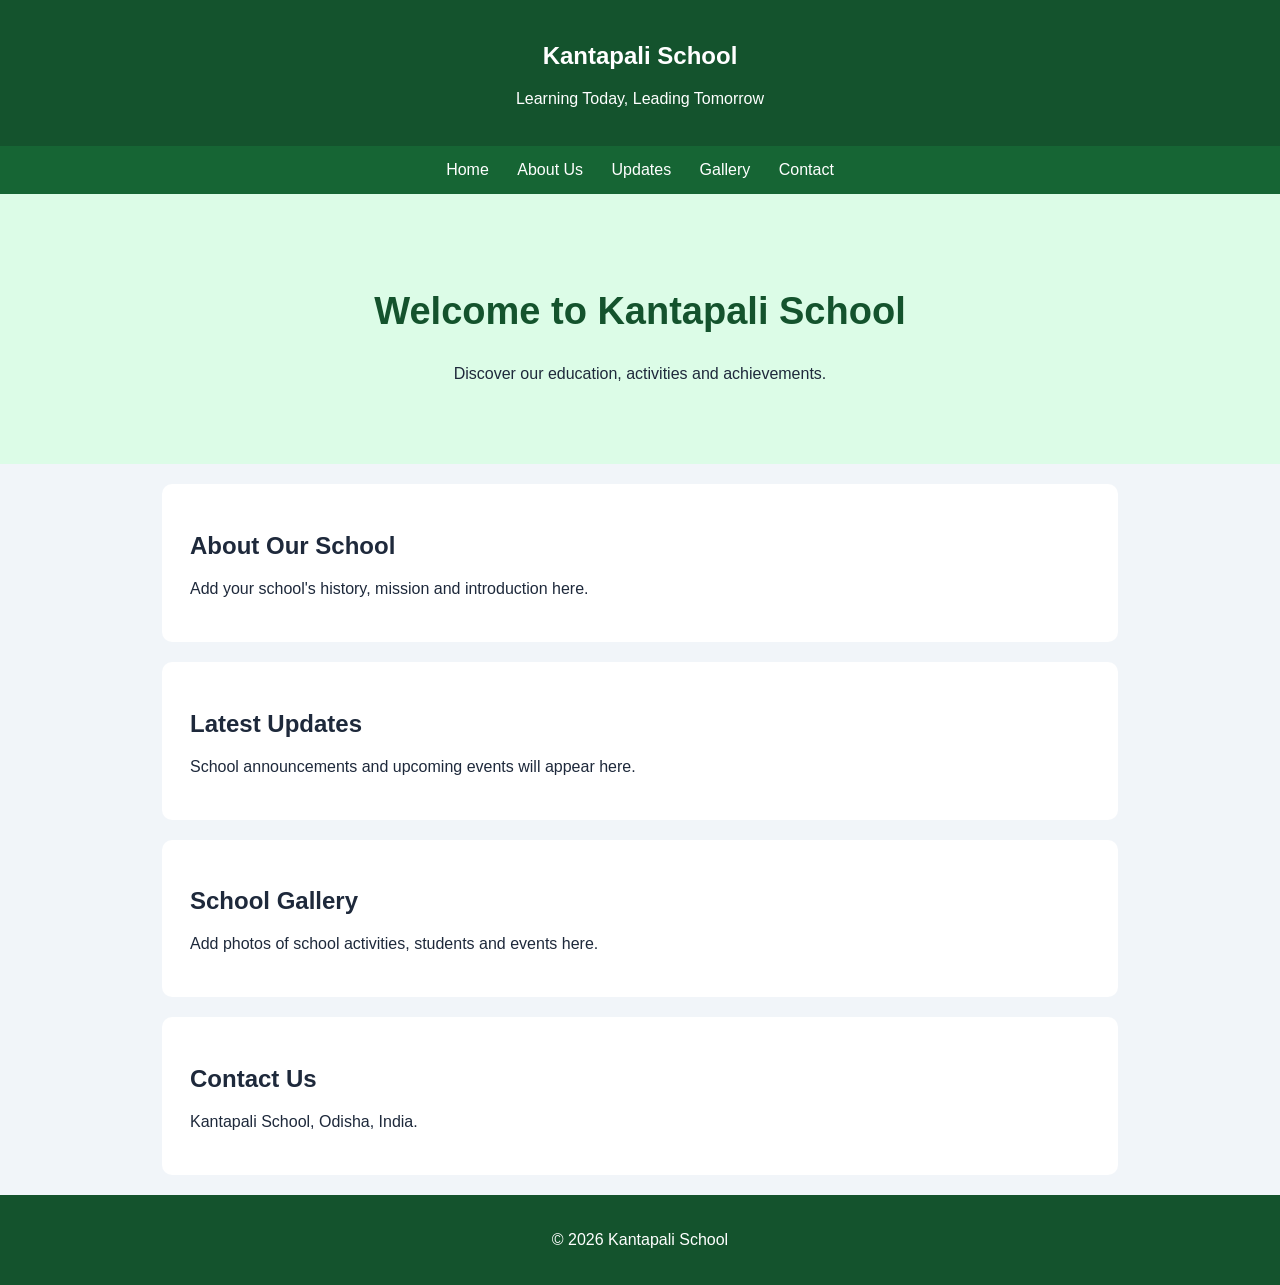
==== index.html @ 68351825 "idex page" ====
<!DOCTYPE html>
<html lang="en">
<head>
  <meta charset="UTF-8">
  <meta name="viewport" content="width=device-width, initial-scale=1.0">
  <title>Kantapali School</title>
  <style>
    body {
      margin: 0;
      font-family: Arial, sans-serif;
      color: #1e293b;
      background: #f1f5f9;
    }
    header {
      background: #14532d;
      color: white;
      padding: 22px;
      text-align: center;
    }
    nav {
      background: #166534;
      padding: 15px;
      text-align: center;
    }
    nav a {
      color: white;
      text-decoration: none;
      margin: 12px;
    }
    .hero {
      padding: 65px 20px;
      text-align: center;
      background: #dcfce7;
    }
    .hero h1 { color: #14532d; font-size: 38px; }
    .section {
      background: white;
      padding: 28px;
      margin: 20px auto;
      max-width: 900px;
      border-radius: 10px;
    }
    footer {
      text-align: center;
      padding: 20px;
      background: #14532d;
      color: white;
    }
  </style>
</head>
<body>
  <header>
    <h2>Kantapali School</h2>
    <p>Learning Today, Leading Tomorrow</p>
  </header>

  <nav>
    <a href="#home">Home</a>
    <a href="#about">About Us</a>
    <a href="#updates">Updates</a>
    <a href="#gallery">Gallery</a>
    <a href="#contact">Contact</a>
  </nav>

  <section class="hero" id="home">
    <h1>Welcome to Kantapali School</h1>
    <p>Discover our education, activities and achievements.</p>
  </section>

  <section class="section" id="about">
    <h2>About Our School</h2>
    <p>Add your school's history, mission and introduction here.</p>
  </section>

  <section class="section" id="updates">
    <h2>Latest Updates</h2>
    <p>School announcements and upcoming events will appear here.</p>
  </section>

  <section class="section" id="gallery">
    <h2>School Gallery</h2>
    <p>Add photos of school activities, students and events here.</p>
  </section>

  <section class="section" id="contact">
    <h2>Contact Us</h2>
    <p>Kantapali School, Odisha, India.</p>
  </section>

  <footer>
    <p>© 2026 Kantapali School</p>
  </footer>
</body>
</html>
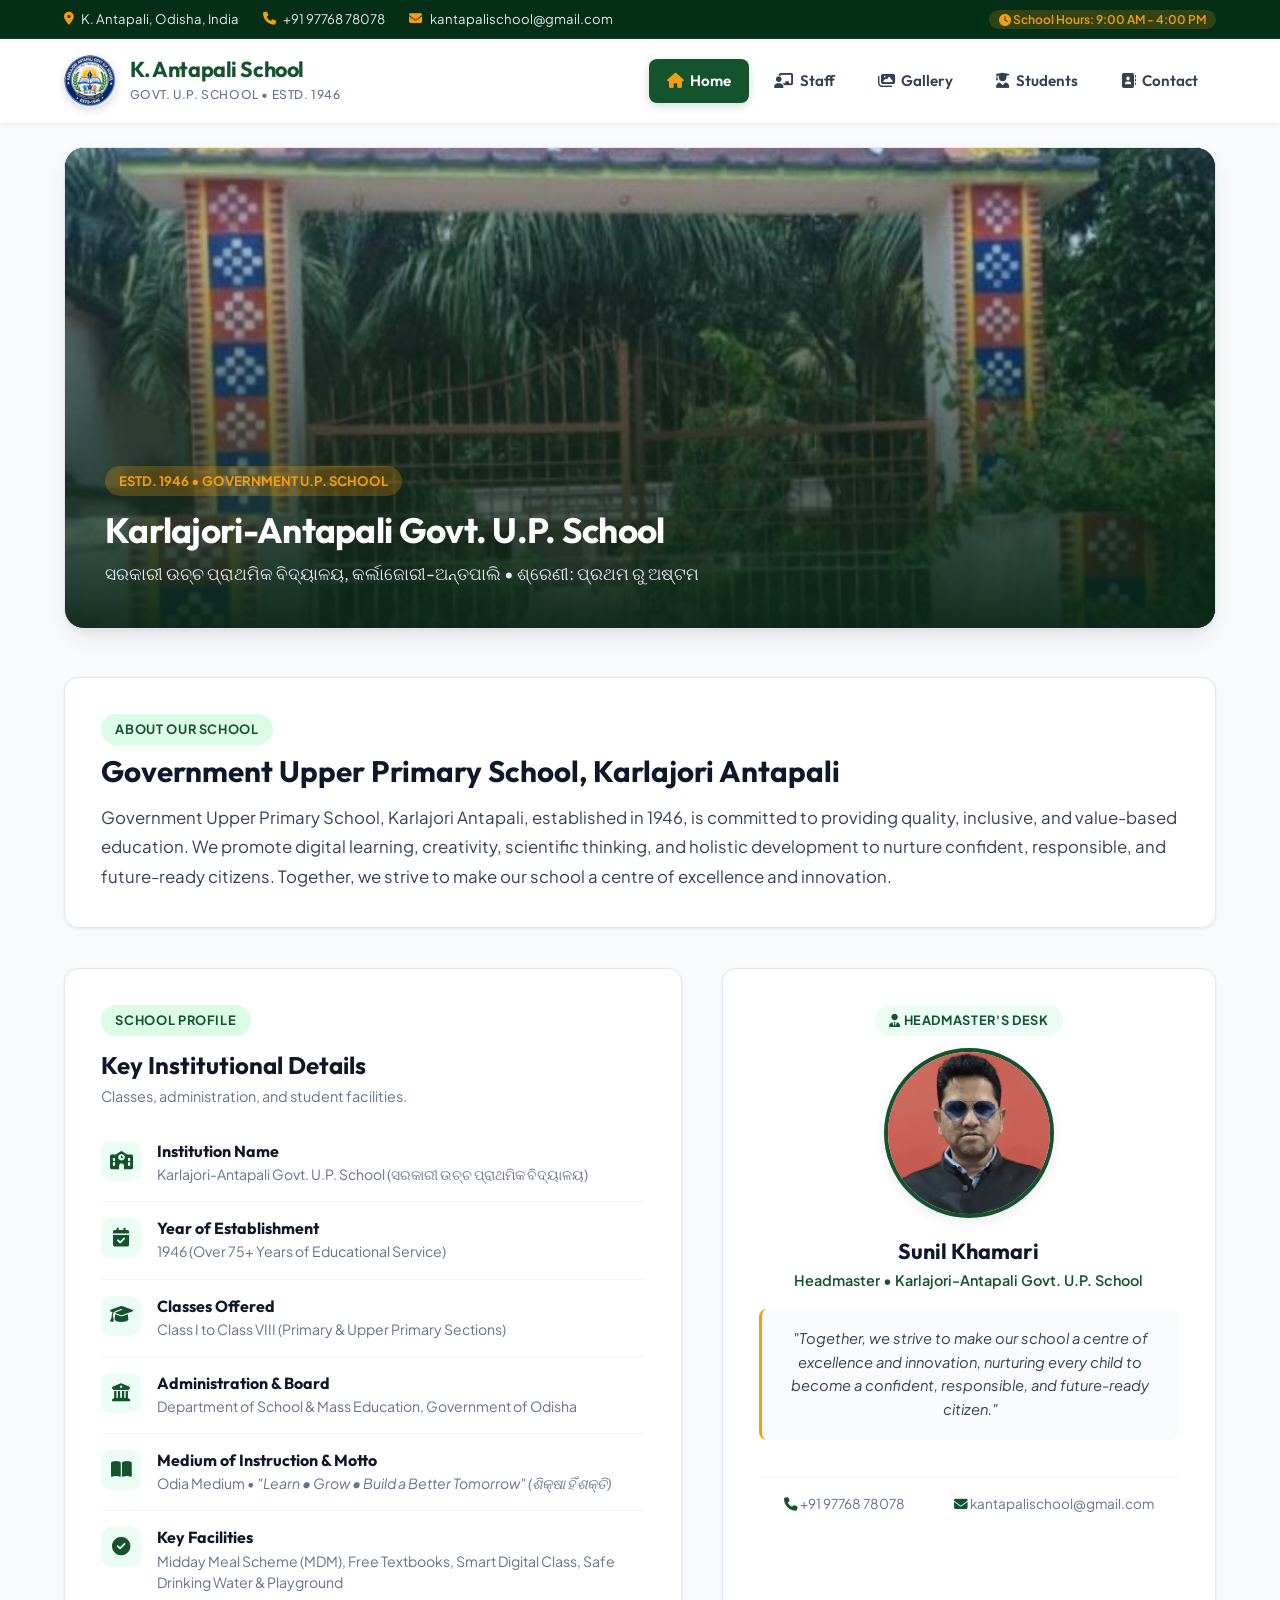
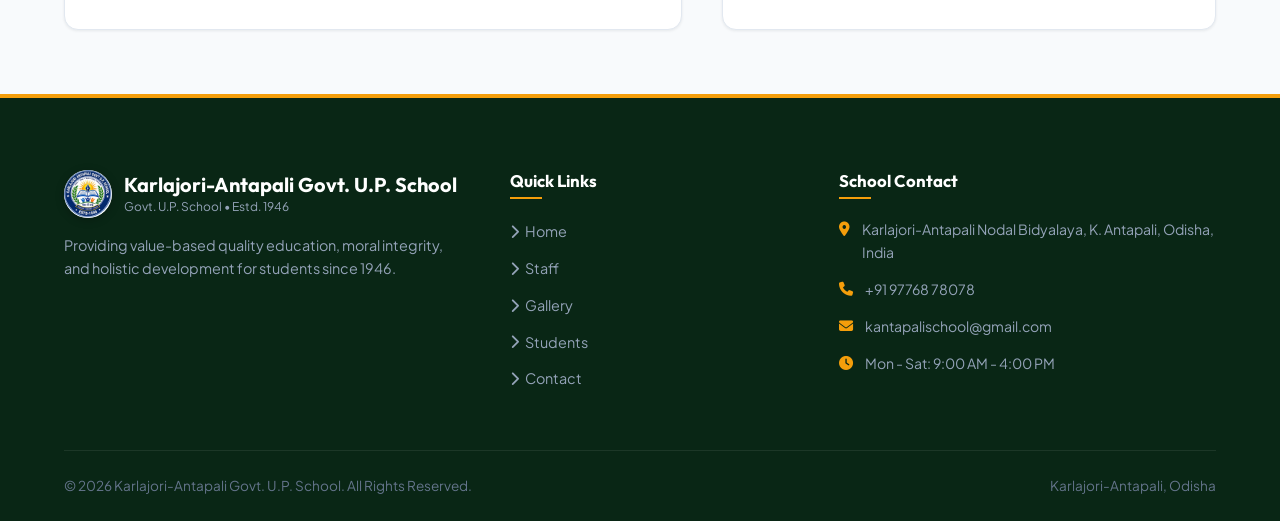
==== commit 039c97c1: "all files updated" ====
--- a/index.html
+++ b/index.html
@@ -1,95 +1,235 @@
-
 <!DOCTYPE html>
 <html lang="en">
 <head>
   <meta charset="UTF-8">
   <meta name="viewport" content="width=device-width, initial-scale=1.0">
-  <title>Kantapali School</title>
-  <style>
-    body {
-      margin: 0;
-      font-family: Arial, sans-serif;
-      color: #1e293b;
-      background: #f1f5f9;
-    }
-    header {
-      background: #14532d;
-      color: white;
-      padding: 22px;
-      text-align: center;
-    }
-    nav {
-      background: #166534;
-      padding: 15px;
-      text-align: center;
-    }
-    nav a {
-      color: white;
-      text-decoration: none;
-      margin: 12px;
-    }
-    .hero {
-      padding: 65px 20px;
-      text-align: center;
-      background: #dcfce7;
-    }
-    .hero h1 { color: #14532d; font-size: 38px; }
-    .section {
-      background: white;
-      padding: 28px;
-      margin: 20px auto;
-      max-width: 900px;
-      border-radius: 10px;
-    }
-    footer {
-      text-align: center;
-      padding: 20px;
-      background: #14532d;
-      color: white;
-    }
-  </style>
+  <title>Karlajori-Antapali Govt. U.P. School | Home</title>
+  <meta name="description" content="Official website of Karlajori-Antapali Govt. U.P. School, Odisha. Established in 1946.">
+  <link rel="icon" type="image/png" href="favicon.png">
+  
+  <!-- Font Awesome Icons -->
+  <link rel="stylesheet" href="https://cdnjs.cloudflare.com/ajax/libs/font-awesome/6.5.1/css/all.min.css">
+  
+  <!-- Custom Stylesheet -->
+  <link rel="stylesheet" href="css/style.css">
 </head>
 <body>
-  <header>
-    <h2>Kantapali School</h2>
-    <p>Learning Today, Leading Tomorrow</p>
+
+  <!-- Top Bar -->
+  <div class="top-bar">
+    <div class="container top-bar-content">
+      <div class="top-info">
+        <span class="top-info-item"><i class="fa-solid fa-location-dot"></i> K. Antapali, Odisha, India</span>
+        <span class="top-info-item"><i class="fa-solid fa-phone"></i> <a href="tel:9776878078">+91 97768 78078</a></span>
+        <span class="top-info-item"><i class="fa-solid fa-envelope"></i> <a href="mailto:kantapalischool@gmail.com">kantapalischool@gmail.com</a></span>
+      </div>
+      <div>
+        <span class="top-badge"><i class="fa-solid fa-clock"></i> School Hours: 9:00 AM - 4:00 PM</span>
+      </div>
+    </div>
+  </div>
+
+  <!-- Header & Navigation -->
+  <header class="main-header">
+    <div class="container">
+      <nav class="navbar">
+        <a href="index.html" class="brand" aria-label="Karlajori-Antapali Govt U.P. School Home">
+          <img src="images/logo.png" alt="Karlajori-Antapali Govt U.P. School Logo" class="brand-logo">
+          <div class="brand-text">
+            <h1>K. Antapali School</h1>
+            <p>Govt. U.P. School &bull; Estd. 1946</p>
+          </div>
+        </a>
+
+        <!-- Hamburger Button for Mobile -->
+        <button class="mobile-toggle" aria-label="Toggle navigation menu" aria-expanded="false">
+          <i class="fa-solid fa-bars"></i>
+        </button>
+
+        <!-- Main Menu -->
+        <ul class="nav-menu">
+          <li><a href="index.html" class="nav-link active"><i class="fa-solid fa-house"></i> Home</a></li>
+          <li><a href="staff.html" class="nav-link"><i class="fa-solid fa-chalkboard-user"></i> Staff</a></li>
+          <li><a href="gallery.html" class="nav-link"><i class="fa-solid fa-images"></i> Gallery</a></li>
+          <li><a href="students.html" class="nav-link"><i class="fa-solid fa-user-graduate"></i> Students</a></li>
+          <li><a href="contact.html" class="nav-link"><i class="fa-solid fa-address-book"></i> Contact</a></li>
+        </ul>
+      </nav>
+    </div>
   </header>
 
-  <nav>
-    <a href="#home">Home</a>
-    <a href="#about">About Us</a>
-    <a href="#updates">Updates</a>
-    <a href="#gallery">Gallery</a>
-    <a href="#contact">Contact</a>
-  </nav>
-
-  <section class="hero" id="home">
-    <h1>Welcome to Kantapali School</h1>
-    <p>Discover our education, activities and achievements.</p>
-  </section>
-
-  <section class="section" id="about">
-    <h2>About Our School</h2>
-    <p>Add your school's history, mission and introduction here.</p>
-  </section>
-
-  <section class="section" id="updates">
-    <h2>Latest Updates</h2>
-    <p>School announcements and upcoming events will appear here.</p>
-  </section>
-
-  <section class="section" id="gallery">
-    <h2>School Gallery</h2>
-    <p>Add photos of school activities, students and events here.</p>
-  </section>
-
-  <section class="section" id="contact">
-    <h2>Contact Us</h2>
-    <p>Kantapali School, Odisha, India.</p>
-  </section>
-
-  <footer>
-    <p>© 2026 Kantapali School</p>
+  <!-- Main Content -->
+  <main class="container">
+
+    <!-- School Banner Image -->
+    <div class="school-banner-wrap">
+      <img src="images/school-gate.jpg" alt="Karlajori-Antapali Govt. U.P. School Entrance" class="school-banner-img">
+      <div class="school-banner-overlay">
+        <span style="background: rgba(245, 158, 11, 0.25); color: var(--accent); padding: 4px 14px; border-radius: 9999px; font-size: 0.82rem; font-weight: 700; text-transform: uppercase; display: inline-block; width: fit-content; margin-bottom: 0.75rem;">
+          Estd. 1946 &bull; Government U.P. School
+        </span>
+        <h2 class="school-banner-title">Karlajori-Antapali Govt. U.P. School</h2>
+        <p class="school-banner-subtitle">
+          ସରକାରୀ ଉଚ୍ଚ ପ୍ରାଥମିକ ବିଦ୍ୟାଳୟ, କର୍ଲାଜୋରୀ-ଅନ୍ତପାଲି &bull; ଶ୍ରେଣୀ: ପ୍ରଥମ ରୁ ଅଷ୍ଟମ
+        </p>
+      </div>
+    </div>
+
+    <!-- About School Overview Section (Outside the Grid) -->
+    <div class="home-about-intro">
+      <span class="section-tag" style="width: fit-content; margin-bottom: 0.5rem;">About Our School</span>
+      <h2 style="font-size: 1.85rem; color: var(--dark); margin-bottom: 0.85rem;">Government Upper Primary School, Karlajori Antapali</h2>
+      <p style="color: var(--text-main); font-size: 1.05rem; line-height: 1.75; margin: 0;">
+        Government Upper Primary School, Karlajori Antapali, established in 1946, is committed to providing quality, inclusive, and value-based education. We promote digital learning, creativity, scientific thinking, and holistic development to nurture confident, responsible, and future-ready citizens. Together, we strive to make our school a centre of excellence and innovation.
+      </p>
+    </div>
+
+    <!-- Two-Column Section: School Overview (Listing) + Headmaster (HM) -->
+    <div class="home-main-grid">
+
+      <!-- Left Column: School Information Listing -->
+      <div class="school-info-card">
+        <span class="section-tag" style="width: fit-content;">School Profile</span>
+        <h3 style="font-size: 1.5rem; color: var(--dark); margin-bottom: 0.35rem;">Key Institutional Details</h3>
+        <p style="color: var(--text-muted); font-size: 0.9rem; margin-bottom: 0.5rem;">
+          Classes, administration, and student facilities.
+        </p>
+
+        <ul class="info-list">
+          <li class="info-list-item">
+            <div class="info-list-icon"><i class="fa-solid fa-school"></i></div>
+            <div class="info-list-text">
+              <h4>Institution Name</h4>
+              <p>Karlajori-Antapali Govt. U.P. School (ସରକାରୀ ଉଚ୍ଚ ପ୍ରାଥମିକ ବିଦ୍ୟାଳୟ)</p>
+            </div>
+          </li>
+
+          <li class="info-list-item">
+            <div class="info-list-icon"><i class="fa-solid fa-calendar-check"></i></div>
+            <div class="info-list-text">
+              <h4>Year of Establishment</h4>
+              <p>1946 (Over 75+ Years of Educational Service)</p>
+            </div>
+          </li>
+
+          <li class="info-list-item">
+            <div class="info-list-icon"><i class="fa-solid fa-graduation-cap"></i></div>
+            <div class="info-list-text">
+              <h4>Classes Offered</h4>
+              <p>Class I to Class VIII (Primary & Upper Primary Sections)</p>
+            </div>
+          </li>
+
+          <li class="info-list-item">
+            <div class="info-list-icon"><i class="fa-solid fa-building-columns"></i></div>
+            <div class="info-list-text">
+              <h4>Administration & Board</h4>
+              <p>Department of School & Mass Education, Government of Odisha</p>
+            </div>
+          </li>
+
+          <li class="info-list-item">
+            <div class="info-list-icon"><i class="fa-solid fa-book-open"></i></div>
+            <div class="info-list-text">
+              <h4>Medium of Instruction & Motto</h4>
+              <p>Odia Medium &bull; <em>"Learn &bull; Grow &bull; Build a Better Tomorrow" (ଶିକ୍ଷା ହିଁ ଶକ୍ତି)</em></p>
+            </div>
+          </li>
+
+          <li class="info-list-item">
+            <div class="info-list-icon"><i class="fa-solid fa-circle-check"></i></div>
+            <div class="info-list-text">
+              <h4>Key Facilities</h4>
+              <p>Midday Meal Scheme (MDM), Free Textbooks, Smart Digital Class, Safe Drinking Water & Playground</p>
+            </div>
+          </li>
+        </ul>
+      </div>
+
+      <!-- Right Column: Headmaster (HM) Photo & Details -->
+      <div class="hm-card">
+        <span class="hm-badge"><i class="fa-solid fa-user-tie"></i> Headmaster's Desk</span>
+        
+        <div class="hm-photo-wrap">
+          <img src="images/hm.jpg" alt="Headmaster Sunil Khamari" class="hm-photo-img">
+        </div>
+
+        <h3 class="hm-name">Sunil Khamari</h3>
+        <p class="hm-designation">Headmaster &bull; Karlajori-Antapali Govt. U.P. School</p>
+
+        <div class="hm-quote">
+          "Together, we strive to make our school a centre of excellence and innovation, nurturing every child to become a confident, responsible, and future-ready citizen."
+        </div>
+
+        <div style="margin-top: 1rem; width: 100%; border-top: 1px solid var(--border-subtle); padding-top: 1rem; display: flex; justify-content: space-around; font-size: 0.85rem; color: var(--text-muted);">
+          <span><i class="fa-solid fa-phone" style="color: var(--primary);"></i> +91 97768 78078</span>
+          <span><i class="fa-solid fa-envelope" style="color: var(--primary);"></i> kantapalischool@gmail.com</span>
+        </div>
+      </div>
+
+    </div>
+
+  </main>
+
+  <!-- Footer -->
+  <footer class="main-footer">
+    <div class="container">
+      <div class="footer-grid">
+        <div class="footer-brand">
+          <div style="display: flex; align-items: center; gap: 0.75rem; margin-bottom: 1rem;">
+            <img src="images/logo.png" alt="Karlajori-Antapali Govt U.P. School Logo" class="footer-logo">
+            <div>
+              <h3 style="margin: 0; font-size: 1.25rem;">Karlajori-Antapali Govt. U.P. School</h3>
+              <p style="margin: 0; font-size: 0.75rem; color: #94a3b8;">Govt. U.P. School &bull; Estd. 1946</p>
+            </div>
+          </div>
+          <p>
+            Providing value-based quality education, moral integrity, and holistic development for students since 1946.
+          </p>
+        </div>
+
+        <div>
+          <h4 class="footer-links-title">Quick Links</h4>
+          <ul class="footer-links">
+            <li><a href="index.html"><i class="fa-solid fa-chevron-right"></i> Home</a></li>
+            <li><a href="staff.html"><i class="fa-solid fa-chevron-right"></i> Staff</a></li>
+            <li><a href="gallery.html"><i class="fa-solid fa-chevron-right"></i> Gallery</a></li>
+            <li><a href="students.html"><i class="fa-solid fa-chevron-right"></i> Students</a></li>
+            <li><a href="contact.html"><i class="fa-solid fa-chevron-right"></i> Contact</a></li>
+          </ul>
+        </div>
+
+        <div>
+          <h4 class="footer-links-title">School Contact</h4>
+          <div class="footer-contact-item">
+            <i class="fa-solid fa-location-dot"></i>
+            <span>Karlajori-Antapali Nodal Bidyalaya, K. Antapali, Odisha, India</span>
+          </div>
+          <div class="footer-contact-item">
+            <i class="fa-solid fa-phone"></i>
+            <span><a href="tel:9776878078">+91 97768 78078</a></span>
+          </div>
+          <div class="footer-contact-item">
+            <i class="fa-solid fa-envelope"></i>
+            <span><a href="mailto:kantapalischool@gmail.com">kantapalischool@gmail.com</a></span>
+          </div>
+          <div class="footer-contact-item">
+            <i class="fa-solid fa-clock"></i>
+            <span>Mon - Sat: 9:00 AM - 4:00 PM</span>
+          </div>
+        </div>
+      </div>
+
+      <div class="footer-bottom">
+        <div class="footer-bottom-flex">
+          <p>&copy; 2026 Karlajori-Antapali Govt. U.P. School. All Rights Reserved.</p>
+          <p>Karlajori-Antapali, Odisha</p>
+        </div>
+      </div>
+    </div>
   </footer>
+
+  <!-- Main JavaScript File -->
+  <script src="js/main.js"></script>
 </body>
 </html>
--- a/css/style.css
+++ b/css/style.css
@@ -0,0 +1,1589 @@
+/* ===================================================================
+   Karlajori-Antapali Govt. U.P. School Stylesheet
+   =================================================================== */
+
+@import url('https://fonts.googleapis.com/css2?family=Outfit:wght@300;400;500;600;700;800&family=Plus+Jakarta+Sans:wght@400;500;600;700&display=swap');
+
+:root {
+  /* Brand Palette */
+  --primary: #14532d;         /* Deep Forest Green */
+  --primary-light: #166534;   /* Leaf Green */
+  --primary-dark: #052e16;    /* Dark Forest */
+  --accent: #f59e0b;          /* Vibrant Amber / Gold */
+  --accent-hover: #d97706;    /* Rich Gold */
+  --accent-soft: #fef3c7;     /* Soft Gold Tint */
+  
+  /* Neutral Palette */
+  --dark: #0f172a;            /* Slate 900 */
+  --text-main: #334155;       /* Slate 700 */
+  --text-muted: #64748b;      /* Slate 500 */
+  --bg-page: #f8fafc;         /* Slate 50 */
+  --bg-card: #ffffff;         /* Pure White */
+  --border-light: #e2e8f0;    /* Slate 200 */
+  --border-subtle: #f1f5f9;   /* Slate 100 */
+
+  /* House Colors */
+  --house-mahanadi: #0284c7;
+  --house-brahmani: #16a34a;
+  --house-baitarani: #ea580c;
+  --house-rushikulya: #9333ea;
+
+  /* Typography */
+  --font-heading: 'Outfit', sans-serif;
+  --font-body: 'Plus Jakarta Sans', sans-serif;
+
+  /* Elevations */
+  --shadow-sm: 0 1px 3px rgba(15, 23, 42, 0.08);
+  --shadow-md: 0 4px 12px rgba(15, 23, 42, 0.08);
+  --shadow-lg: 0 10px 25px -5px rgba(15, 23, 42, 0.1), 0 8px 10px -6px rgba(15, 23, 42, 0.06);
+  --shadow-glow: 0 0 25px rgba(20, 83, 45, 0.2);
+
+  /* Layout & Transitions */
+  --radius-sm: 8px;
+  --radius-md: 14px;
+  --radius-lg: 20px;
+  --transition: all 0.25s cubic-bezier(0.4, 0, 0.2, 1);
+  --container-max: 1200px;
+}
+
+/* Reset & Base Setup */
+*, *::before, *::after {
+  box-sizing: border-box;
+  margin: 0;
+  padding: 0;
+}
+
+html {
+  scroll-behavior: smooth;
+  font-size: 16px;
+}
+
+body {
+  font-family: var(--font-body);
+  background-color: var(--bg-page);
+  color: var(--text-main);
+  line-height: 1.65;
+  display: flex;
+  flex-direction: column;
+  min-height: 100vh;
+  -webkit-font-smoothing: antialiased;
+}
+
+h1, h2, h3, h4, h5, h6 {
+  font-family: var(--font-heading);
+  color: var(--dark);
+  font-weight: 700;
+  line-height: 1.25;
+}
+
+a {
+  color: inherit;
+  text-decoration: none;
+  transition: var(--transition);
+}
+
+img {
+  max-width: 100%;
+  height: auto;
+  display: block;
+}
+
+/* Utility Container */
+.container {
+  width: 100%;
+  max-width: var(--container-max);
+  margin-left: auto;
+  margin-right: auto;
+  padding-left: 1.5rem;
+  padding-right: 1.5rem;
+}
+
+/* -------------------------------------------------------------
+   TOP BAR
+   ------------------------------------------------------------- */
+.top-bar {
+  background-color: var(--primary-dark);
+  color: #e2e8f0;
+  font-size: 0.82rem;
+  padding: 0.5rem 0;
+  border-bottom: 1px solid rgba(255, 255, 255, 0.08);
+}
+
+.top-bar-content {
+  display: flex;
+  justify-content: space-between;
+  align-items: center;
+  flex-wrap: wrap;
+  gap: 0.75rem;
+}
+
+.top-info {
+  display: flex;
+  gap: 1.5rem;
+  align-items: center;
+  flex-wrap: wrap;
+}
+
+.top-info-item {
+  display: inline-flex;
+  align-items: center;
+  gap: 0.45rem;
+}
+
+.top-info-item i {
+  color: var(--accent);
+}
+
+.top-badge {
+  background: rgba(245, 158, 11, 0.18);
+  color: var(--accent);
+  padding: 2px 10px;
+  border-radius: 9999px;
+  font-weight: 600;
+  font-size: 0.75rem;
+}
+
+/* -------------------------------------------------------------
+   MAIN HEADER & NAVIGATION
+   ------------------------------------------------------------- */
+.main-header {
+  background: #ffffff;
+  position: sticky;
+  top: 0;
+  z-index: 1000;
+  box-shadow: var(--shadow-sm);
+  transition: var(--transition);
+}
+
+.navbar {
+  display: flex;
+  align-items: center;
+  justify-content: space-between;
+  padding: 1rem 0;
+}
+
+.brand {
+  display: flex;
+  align-items: center;
+  gap: 0.85rem;
+  text-decoration: none;
+}
+
+.brand-logo {
+  width: 52px;
+  height: 52px;
+  border-radius: 50%;
+  object-fit: contain;
+  display: block;
+  box-shadow: 0 3px 10px rgba(0, 0, 0, 0.15);
+  transition: var(--transition);
+  background: #ffffff;
+}
+
+.brand:hover .brand-logo {
+  transform: rotate(-6deg) scale(1.08);
+}
+
+.footer-logo {
+  width: 48px;
+  height: 48px;
+  border-radius: 50%;
+  object-fit: contain;
+  display: block;
+  box-shadow: 0 2px 8px rgba(0, 0, 0, 0.25);
+  background: #ffffff;
+}
+
+.brand-text h1 {
+  font-size: 1.35rem;
+  letter-spacing: -0.02em;
+  color: var(--primary);
+  margin-bottom: 2px;
+}
+
+.brand-text p {
+  font-size: 0.75rem;
+  font-weight: 500;
+  color: var(--text-muted);
+  text-transform: uppercase;
+  letter-spacing: 0.05em;
+}
+
+/* Nav Menu */
+.nav-menu {
+  display: flex;
+  align-items: center;
+  list-style: none;
+  gap: 0.5rem;
+}
+
+.nav-link {
+  font-family: var(--font-heading);
+  font-weight: 600;
+  font-size: 0.95rem;
+  color: var(--text-main);
+  padding: 0.6rem 1.1rem;
+  border-radius: var(--radius-sm);
+  display: inline-flex;
+  align-items: center;
+  gap: 0.4rem;
+  transition: var(--transition);
+}
+
+.nav-link:hover {
+  color: var(--primary);
+  background-color: #f0fdf4;
+}
+
+.nav-link.active {
+  color: #ffffff;
+  background: var(--primary);
+  box-shadow: 0 3px 10px rgba(20, 83, 45, 0.2);
+}
+
+.nav-link.active i {
+  color: var(--accent);
+}
+
+.nav-cta {
+  margin-left: 0.5rem;
+}
+
+/* Mobile Toggle */
+.mobile-toggle {
+  display: none;
+  background: transparent;
+  border: none;
+  font-size: 1.4rem;
+  color: var(--dark);
+  cursor: pointer;
+  padding: 0.5rem;
+  border-radius: var(--radius-sm);
+}
+
+/* -------------------------------------------------------------
+   NOTICE TICKER
+   ------------------------------------------------------------- */
+.notice-ticker {
+  background: #fefce8;
+  border-bottom: 1px solid #fef08a;
+  padding: 0.6rem 0;
+  font-size: 0.88rem;
+}
+
+.ticker-content {
+  display: flex;
+  align-items: center;
+  gap: 1rem;
+}
+
+.ticker-badge {
+  background: #b45309;
+  color: white;
+  padding: 0.2rem 0.65rem;
+  font-weight: 700;
+  border-radius: 4px;
+  font-size: 0.72rem;
+  letter-spacing: 0.03em;
+  white-space: nowrap;
+  display: inline-flex;
+  align-items: center;
+  gap: 0.35rem;
+}
+
+.ticker-text {
+  overflow: hidden;
+  white-space: nowrap;
+  text-overflow: ellipsis;
+  color: #78350f;
+  font-weight: 500;
+}
+
+/* -------------------------------------------------------------
+   PAGE BANNER / HERO
+   ------------------------------------------------------------- */
+.page-hero {
+  position: relative;
+  background: linear-gradient(135deg, var(--primary) 0%, #1e3a2f 100%);
+  color: #ffffff;
+  padding: 4.5rem 0 4rem;
+  text-align: center;
+  overflow: hidden;
+}
+
+.page-hero::before {
+  content: "";
+  position: absolute;
+  top: 0; left: 0; right: 0; bottom: 0;
+  background-image: radial-gradient(rgba(245, 158, 11, 0.15) 1px, transparent 1px);
+  background-size: 24px 24px;
+  opacity: 0.5;
+  pointer-events: none;
+}
+
+.page-hero-content {
+  position: relative;
+  z-index: 2;
+  max-width: 800px;
+  margin: 0 auto;
+}
+
+.page-hero .hero-pill {
+  display: inline-flex;
+  align-items: center;
+  gap: 0.5rem;
+  background: rgba(255, 255, 255, 0.12);
+  backdrop-filter: blur(6px);
+  border: 1px solid rgba(255, 255, 255, 0.2);
+  padding: 0.35rem 1rem;
+  border-radius: 9999px;
+  font-size: 0.82rem;
+  color: var(--accent);
+  font-weight: 600;
+  margin-bottom: 1.25rem;
+  text-transform: uppercase;
+  letter-spacing: 0.05em;
+}
+
+.page-hero h1 {
+  color: #ffffff;
+  font-size: 2.75rem;
+  margin-bottom: 1rem;
+  letter-spacing: -0.02em;
+}
+
+.page-hero p {
+  color: #e2e8f0;
+  font-size: 1.15rem;
+  line-height: 1.7;
+}
+
+/* Breadcrumbs */
+.breadcrumb-trail {
+  display: inline-flex;
+  align-items: center;
+  gap: 0.5rem;
+  margin-top: 1.25rem;
+  font-size: 0.85rem;
+  color: #cbd5e1;
+}
+
+.breadcrumb-trail a {
+  color: #ffffff;
+  text-decoration: underline;
+  text-underline-offset: 3px;
+}
+
+.breadcrumb-trail a:hover {
+  color: var(--accent);
+}
+
+/* -------------------------------------------------------------
+   BUTTONS & BADGES
+   ------------------------------------------------------------- */
+.btn {
+  display: inline-flex;
+  align-items: center;
+  justify-content: center;
+  gap: 0.5rem;
+  padding: 0.75rem 1.6rem;
+  border-radius: var(--radius-sm);
+  font-family: var(--font-heading);
+  font-weight: 600;
+  font-size: 0.95rem;
+  cursor: pointer;
+  border: 2px solid transparent;
+  transition: var(--transition);
+}
+
+.btn-primary {
+  background: var(--primary);
+  color: #ffffff;
+}
+
+.btn-primary:hover {
+  background: var(--primary-light);
+  transform: translateY(-2px);
+  box-shadow: 0 4px 14px rgba(20, 83, 45, 0.25);
+}
+
+.btn-accent {
+  background: var(--accent);
+  color: var(--dark);
+}
+
+.btn-accent:hover {
+  background: var(--accent-hover);
+  transform: translateY(-2px);
+  box-shadow: 0 4px 14px rgba(245, 158, 11, 0.35);
+}
+
+.btn-outline-light {
+  border-color: rgba(255, 255, 255, 0.7);
+  color: #ffffff;
+}
+
+.btn-outline-light:hover {
+  background: #ffffff;
+  color: var(--primary);
+}
+
+.btn-outline-dark {
+  border-color: var(--border-light);
+  color: var(--dark);
+  background: #ffffff;
+}
+
+.btn-outline-dark:hover {
+  border-color: var(--primary);
+  color: var(--primary);
+  background: #f0fdf4;
+}
+
+/* -------------------------------------------------------------
+   SECTION STYLING
+   ------------------------------------------------------------- */
+.section {
+  padding: 4.5rem 0;
+}
+
+.section-bg-light {
+  background-color: #f1f5f9;
+}
+
+.section-header {
+  text-align: center;
+  max-width: 700px;
+  margin: 0 auto 3.5rem;
+}
+
+.section-tag {
+  display: inline-block;
+  color: var(--primary);
+  background: #dcfce7;
+  padding: 0.3rem 0.9rem;
+  border-radius: 9999px;
+  font-weight: 700;
+  font-size: 0.8rem;
+  letter-spacing: 0.05em;
+  text-transform: uppercase;
+  margin-bottom: 0.85rem;
+}
+
+.section-title {
+  font-size: 2.25rem;
+  margin-bottom: 0.9rem;
+  color: var(--dark);
+}
+
+.section-subtitle {
+  color: var(--text-muted);
+  font-size: 1.05rem;
+}
+
+/* -------------------------------------------------------------
+   GRID LAYOUTS
+   ------------------------------------------------------------- */
+.grid-2 {
+  display: grid;
+  grid-template-columns: repeat(2, 1fr);
+  gap: 2rem;
+}
+
+.grid-3 {
+  display: grid;
+  grid-template-columns: repeat(3, 1fr);
+  gap: 2rem;
+}
+
+.grid-4 {
+  display: grid;
+  grid-template-columns: repeat(4, 1fr);
+  gap: 1.75rem;
+}
+
+/* -------------------------------------------------------------
+   FEATURE CARDS (Home)
+   ------------------------------------------------------------- */
+.feature-card {
+  background: var(--bg-card);
+  padding: 2rem;
+  border-radius: var(--radius-md);
+  border: 1px solid var(--border-light);
+  transition: var(--transition);
+  box-shadow: var(--shadow-sm);
+  display: flex;
+  flex-direction: column;
+}
+
+.feature-card:hover {
+  transform: translateY(-5px);
+  border-color: rgba(20, 83, 45, 0.2);
+  box-shadow: var(--shadow-lg);
+}
+
+.feature-icon {
+  width: 58px;
+  height: 58px;
+  border-radius: 14px;
+  background: #ecfdf5;
+  color: var(--primary);
+  display: flex;
+  align-items: center;
+  justify-content: center;
+  font-size: 1.5rem;
+  margin-bottom: 1.25rem;
+  transition: var(--transition);
+}
+
+.feature-card:hover .feature-icon {
+  background: var(--primary);
+  color: white;
+  transform: scale(1.05);
+}
+
+.feature-card h3 {
+  font-size: 1.25rem;
+  margin-bottom: 0.65rem;
+}
+
+.feature-card p {
+  color: var(--text-muted);
+  font-size: 0.92rem;
+  line-height: 1.6;
+}
+
+/* Stats Counter Section */
+.stats-banner {
+  background: linear-gradient(135deg, var(--primary-dark), var(--primary));
+  color: white;
+  padding: 3rem 0;
+  border-radius: var(--radius-lg);
+  margin-top: -3.5rem;
+  position: relative;
+  z-index: 10;
+  box-shadow: var(--shadow-lg);
+}
+
+.stat-item {
+  text-align: center;
+}
+
+.stat-num {
+  font-family: var(--font-heading);
+  font-size: 2.75rem;
+  font-weight: 800;
+  color: var(--accent);
+  line-height: 1;
+  margin-bottom: 0.5rem;
+}
+
+.stat-label {
+  font-size: 0.95rem;
+  font-weight: 500;
+  color: #e2e8f0;
+}
+
+/* -------------------------------------------------------------
+   STAFF PAGE COMPONENTS
+   ------------------------------------------------------------- */
+.staff-card {
+  background: var(--bg-card);
+  border-radius: var(--radius-md);
+  border: 1px solid var(--border-light);
+  overflow: hidden;
+  transition: var(--transition);
+  box-shadow: var(--shadow-sm);
+  display: flex;
+  flex-direction: column;
+}
+
+.staff-card:hover {
+  transform: translateY(-6px);
+  box-shadow: var(--shadow-lg);
+  border-color: #cbd5e1;
+}
+
+.staff-image-wrap {
+  position: relative;
+  background: #e2e8f0;
+  height: 250px;
+  display: flex;
+  align-items: center;
+  justify-content: center;
+  overflow: hidden;
+}
+
+.staff-image-wrap img {
+  width: 100%;
+  height: 100%;
+  object-fit: cover;
+  transition: transform 0.4s ease;
+}
+
+.staff-card:hover .staff-image-wrap img {
+  transform: scale(1.05);
+}
+
+.staff-placeholder-avatar {
+  font-size: 4.5rem;
+  color: #94a3b8;
+}
+
+.staff-badge-role {
+  position: absolute;
+  bottom: 12px;
+  left: 12px;
+  background: rgba(15, 23, 42, 0.85);
+  backdrop-filter: blur(4px);
+  color: #ffffff;
+  padding: 0.25rem 0.75rem;
+  border-radius: 9999px;
+  font-size: 0.75rem;
+  font-weight: 600;
+  letter-spacing: 0.02em;
+}
+
+.staff-content {
+  padding: 1.5rem;
+  flex-grow: 1;
+  display: flex;
+  flex-direction: column;
+}
+
+.staff-name {
+  font-size: 1.25rem;
+  margin-bottom: 0.25rem;
+}
+
+.staff-designation {
+  color: var(--primary);
+  font-weight: 600;
+  font-size: 0.88rem;
+  margin-bottom: 0.75rem;
+}
+
+.staff-qual {
+  font-size: 0.82rem;
+  color: var(--text-muted);
+  margin-bottom: 1rem;
+  display: flex;
+  align-items: center;
+  gap: 0.4rem;
+}
+
+.staff-bio {
+  font-size: 0.88rem;
+  color: var(--text-main);
+  margin-bottom: 1.25rem;
+  flex-grow: 1;
+}
+
+.staff-footer {
+  padding-top: 1rem;
+  border-top: 1px solid var(--border-subtle);
+  display: flex;
+  align-items: center;
+  justify-content: space-between;
+  font-size: 0.82rem;
+  color: var(--text-muted);
+}
+
+/* Category Filter Tabs */
+.filter-tabs {
+  display: flex;
+  flex-wrap: wrap;
+  justify-content: center;
+  gap: 0.6rem;
+  margin-bottom: 2.5rem;
+}
+
+.filter-btn {
+  background: var(--bg-card);
+  border: 1px solid var(--border-light);
+  color: var(--text-main);
+  padding: 0.55rem 1.25rem;
+  border-radius: 9999px;
+  font-family: var(--font-heading);
+  font-size: 0.9rem;
+  font-weight: 600;
+  cursor: pointer;
+  transition: var(--transition);
+}
+
+.filter-btn:hover,
+.filter-btn.active {
+  background: var(--primary);
+  color: white;
+  border-color: var(--primary);
+  box-shadow: 0 4px 10px rgba(20, 83, 45, 0.2);
+}
+
+/* -------------------------------------------------------------
+   GALLERY PAGE COMPONENTS
+   ------------------------------------------------------------- */
+.gallery-grid {
+  display: grid;
+  grid-template-columns: repeat(auto-fill, minmax(320px, 1fr));
+  gap: 1.5rem;
+}
+
+.gallery-item {
+  position: relative;
+  border-radius: var(--radius-md);
+  overflow: hidden;
+  box-shadow: var(--shadow-sm);
+  background: #e2e8f0;
+  height: 270px;
+  cursor: pointer;
+  transition: var(--transition);
+}
+
+.gallery-item:hover {
+  transform: translateY(-5px);
+  box-shadow: var(--shadow-lg);
+}
+
+.gallery-item img {
+  width: 100%;
+  height: 100%;
+  object-fit: cover;
+  transition: transform 0.4s ease;
+}
+
+.gallery-item:hover img {
+  transform: scale(1.08);
+}
+
+.gallery-overlay {
+  position: absolute;
+  inset: 0;
+  background: linear-gradient(to top, rgba(15, 23, 42, 0.88) 0%, rgba(15, 23, 42, 0.2) 60%, transparent 100%);
+  display: flex;
+  flex-direction: column;
+  justify-content: flex-end;
+  padding: 1.25rem;
+  opacity: 0;
+  transition: opacity 0.3s ease;
+}
+
+.gallery-item:hover .gallery-overlay {
+  opacity: 1;
+}
+
+.gallery-category-badge {
+  display: inline-block;
+  background: var(--accent);
+  color: var(--dark);
+  font-size: 0.72rem;
+  font-weight: 700;
+  text-transform: uppercase;
+  padding: 2px 8px;
+  border-radius: 4px;
+  align-self: flex-start;
+  margin-bottom: 0.4rem;
+}
+
+.gallery-overlay h4 {
+  color: #ffffff;
+  font-size: 1.1rem;
+  margin-bottom: 0.2rem;
+}
+
+.gallery-overlay p {
+  color: #cbd5e1;
+  font-size: 0.82rem;
+}
+
+/* Lightbox Modal */
+.lightbox-modal {
+  display: none;
+  position: fixed;
+  inset: 0;
+  background: rgba(15, 23, 42, 0.95);
+  backdrop-filter: blur(8px);
+  z-index: 2000;
+  align-items: center;
+  justify-content: center;
+  padding: 2rem;
+}
+
+.lightbox-modal.active {
+  display: flex;
+}
+
+.lightbox-content {
+  position: relative;
+  max-width: 900px;
+  width: 100%;
+  text-align: center;
+}
+
+.lightbox-img {
+  max-height: 80vh;
+  margin: 0 auto;
+  border-radius: var(--radius-sm);
+  box-shadow: 0 10px 40px rgba(0,0,0,0.5);
+}
+
+.lightbox-caption {
+  color: white;
+  margin-top: 1rem;
+  font-size: 1.1rem;
+  font-weight: 500;
+}
+
+.lightbox-close {
+  position: absolute;
+  top: -45px;
+  right: 0;
+  color: white;
+  font-size: 2rem;
+  background: transparent;
+  border: none;
+  cursor: pointer;
+}
+
+/* -------------------------------------------------------------
+   STUDENTS PAGE COMPONENTS
+   ------------------------------------------------------------- */
+.house-card {
+  background: var(--bg-card);
+  border-radius: var(--radius-md);
+  padding: 1.75rem;
+  border-top: 5px solid var(--primary);
+  box-shadow: var(--shadow-sm);
+  transition: var(--transition);
+}
+
+.house-card:hover {
+  transform: translateY(-4px);
+  box-shadow: var(--shadow-md);
+}
+
+.house-mahanadi { border-top-color: var(--house-mahanadi); }
+.house-brahmani { border-top-color: var(--house-brahmani); }
+.house-baitarani { border-top-color: var(--house-baitarani); }
+.house-rushikulya { border-top-color: var(--house-rushikulya); }
+
+.house-header {
+  display: flex;
+  align-items: center;
+  gap: 0.75rem;
+  margin-bottom: 1rem;
+}
+
+.house-icon {
+  width: 44px;
+  height: 44px;
+  border-radius: 10px;
+  display: flex;
+  align-items: center;
+  justify-content: center;
+  font-size: 1.25rem;
+}
+
+.house-mahanadi .house-icon { background: #e0f2fe; color: var(--house-mahanadi); }
+.house-brahmani .house-icon { background: #dcfce7; color: var(--house-brahmani); }
+.house-baitarani .house-icon { background: #ffedd5; color: var(--house-baitarani); }
+.house-rushikulya .house-icon { background: #f3e8ff; color: var(--house-rushikulya); }
+
+/* Schedule Timeline Table */
+.schedule-table-wrap {
+  background: var(--bg-card);
+  border-radius: var(--radius-md);
+  border: 1px solid var(--border-light);
+  overflow-x: auto;
+  box-shadow: var(--shadow-sm);
+}
+
+.schedule-table {
+  width: 100%;
+  border-collapse: collapse;
+  text-align: left;
+}
+
+.schedule-table th,
+.schedule-table td {
+  padding: 1rem 1.25rem;
+  border-bottom: 1px solid var(--border-light);
+}
+
+.schedule-table th {
+  background: #f8fafc;
+  font-family: var(--font-heading);
+  font-weight: 700;
+  color: var(--dark);
+  font-size: 0.9rem;
+  text-transform: uppercase;
+  letter-spacing: 0.04em;
+}
+
+.schedule-table tr:hover td {
+  background: #f8fafc;
+}
+
+/* Honor Toppers Card */
+.topper-card {
+  background: var(--bg-card);
+  border-radius: var(--radius-md);
+  border: 1px solid var(--border-light);
+  padding: 1.5rem;
+  text-align: center;
+  box-shadow: var(--shadow-sm);
+  transition: var(--transition);
+  position: relative;
+  overflow: hidden;
+}
+
+.topper-card:hover {
+  transform: translateY(-4px);
+  box-shadow: var(--shadow-lg);
+  border-color: var(--accent);
+}
+
+.topper-badge-rank {
+  position: absolute;
+  top: 15px;
+  right: 15px;
+  background: var(--accent-soft);
+  color: #b45309;
+  font-weight: 800;
+  font-size: 0.8rem;
+  padding: 0.2rem 0.6rem;
+  border-radius: 9999px;
+}
+
+.topper-avatar {
+  width: 80px;
+  height: 80px;
+  border-radius: 50%;
+  margin: 0 auto 1rem;
+  background: #e2e8f0;
+  display: flex;
+  align-items: center;
+  justify-content: center;
+  font-size: 2rem;
+  color: #64748b;
+  border: 3px solid var(--accent);
+}
+
+/* -------------------------------------------------------------
+   CONTACT PAGE COMPONENTS
+   ------------------------------------------------------------- */
+.contact-grid {
+  display: grid;
+  grid-template-columns: 1.1fr 1fr;
+  gap: 2.5rem;
+}
+
+.contact-info-panel {
+  background: var(--bg-card);
+  border-radius: var(--radius-md);
+  border: 1px solid var(--border-light);
+  padding: 2.5rem;
+  box-shadow: var(--shadow-sm);
+}
+
+.contact-item {
+  display: flex;
+  gap: 1.25rem;
+  margin-bottom: 2rem;
+}
+
+.contact-icon-box {
+  width: 50px;
+  height: 50px;
+  border-radius: 12px;
+  background: #ecfdf5;
+  color: var(--primary);
+  display: flex;
+  align-items: center;
+  justify-content: center;
+  font-size: 1.35rem;
+  flex-shrink: 0;
+}
+
+.contact-item h4 {
+  font-size: 1.05rem;
+  margin-bottom: 0.25rem;
+}
+
+.contact-item p {
+  color: var(--text-muted);
+  font-size: 0.92rem;
+}
+
+/* Form */
+.form-panel {
+  background: var(--bg-card);
+  border-radius: var(--radius-md);
+  border: 1px solid var(--border-light);
+  padding: 2.5rem;
+  box-shadow: var(--shadow-sm);
+}
+
+.form-group {
+  margin-bottom: 1.35rem;
+}
+
+.form-label {
+  display: block;
+  font-family: var(--font-heading);
+  font-weight: 600;
+  font-size: 0.88rem;
+  margin-bottom: 0.4rem;
+  color: var(--dark);
+}
+
+.form-control {
+  width: 100%;
+  padding: 0.75rem 1rem;
+  border: 1px solid var(--border-light);
+  border-radius: var(--radius-sm);
+  font-family: var(--font-body);
+  font-size: 0.95rem;
+  color: var(--dark);
+  background: #ffffff;
+  transition: var(--transition);
+}
+
+.form-control:focus {
+  outline: none;
+  border-color: var(--primary);
+  box-shadow: 0 0 0 3px rgba(20, 83, 45, 0.15);
+}
+
+textarea.form-control {
+  resize: vertical;
+  min-height: 120px;
+}
+
+.form-notice {
+  display: none;
+  padding: 0.9rem;
+  border-radius: var(--radius-sm);
+  margin-top: 1rem;
+  font-size: 0.9rem;
+  font-weight: 500;
+}
+
+.form-notice.success {
+  display: block;
+  background: #ecfdf5;
+  color: #065f46;
+  border: 1px solid #a7f3d0;
+}
+
+/* Map Card */
+.map-card {
+  margin-top: 3rem;
+  border-radius: var(--radius-md);
+  overflow: hidden;
+  box-shadow: var(--shadow-sm);
+  border: 1px solid var(--border-light);
+  background: #ffffff;
+}
+
+.map-card-header {
+  padding: 1.25rem 1.5rem;
+  background: #f8fafc;
+  border-bottom: 1px solid var(--border-light);
+  display: flex;
+  align-items: center;
+  justify-content: space-between;
+}
+
+.map-embed {
+  width: 100%;
+  height: 380px;
+  border: none;
+  display: block;
+}
+
+/* -------------------------------------------------------------
+   FOOTER
+   ------------------------------------------------------------- */
+.main-footer {
+  background: #092615;
+  color: #cbd5e1;
+  padding-top: 4.5rem;
+  margin-top: auto;
+  border-top: 4px solid var(--accent);
+}
+
+.footer-grid {
+  display: grid;
+  grid-template-columns: 1.4fr 1fr 1.3fr;
+  gap: 2.5rem;
+  margin-bottom: 3rem;
+}
+
+/* -------------------------------------------------------------
+   HOME BANNER & TWO-COLUMN OVERVIEW
+   ------------------------------------------------------------- */
+.school-banner-wrap {
+  position: relative;
+  width: 100%;
+  border-radius: var(--radius-lg);
+  overflow: hidden;
+  box-shadow: var(--shadow-lg);
+  margin-top: 1.5rem;
+  margin-bottom: 3rem;
+  border: 1px solid var(--border-light);
+  background: #0f172a;
+}
+
+.school-banner-img {
+  width: 100%;
+  height: 480px;
+  object-fit: cover;
+  object-position: center;
+  display: block;
+  transition: transform 0.5s ease;
+}
+
+.school-banner-overlay {
+  position: absolute;
+  inset: 0;
+  background: linear-gradient(to top, rgba(9, 38, 21, 0.95) 0%, rgba(9, 38, 21, 0.45) 55%, transparent 100%);
+  display: flex;
+  flex-direction: column;
+  justify-content: flex-end;
+  padding: 2.5rem;
+  color: #ffffff;
+}
+
+.school-banner-title {
+  color: #ffffff;
+  font-size: 2.2rem;
+  margin-bottom: 0.5rem;
+  letter-spacing: -0.02em;
+}
+
+.school-banner-subtitle {
+  color: #e2e8f0;
+  font-size: 1.05rem;
+  font-weight: 500;
+}
+
+.home-about-intro {
+  background: #ffffff;
+  border-radius: var(--radius-md);
+  border: 1px solid var(--border-light);
+  box-shadow: var(--shadow-sm);
+  padding: 2.25rem;
+  margin-bottom: 2.5rem;
+}
+
+/* Two-column School Overview & HM Section */
+.home-main-grid {
+  display: grid;
+  grid-template-columns: 1.25fr 1fr;
+  gap: 2.5rem;
+  align-items: stretch;
+  margin-bottom: 4rem;
+}
+
+.school-info-card {
+  background: #ffffff;
+  border-radius: var(--radius-md);
+  border: 1px solid var(--border-light);
+  box-shadow: var(--shadow-sm);
+  padding: 2.25rem;
+  display: flex;
+  flex-direction: column;
+}
+
+.info-list {
+  list-style: none;
+  margin-top: 1.5rem;
+  display: flex;
+  flex-direction: column;
+  gap: 1rem;
+}
+
+.info-list-item {
+  display: flex;
+  align-items: flex-start;
+  gap: 1rem;
+  padding-bottom: 1rem;
+  border-bottom: 1px solid var(--border-subtle);
+}
+
+.info-list-item:last-child {
+  border-bottom: none;
+  padding-bottom: 0;
+}
+
+.info-list-icon {
+  width: 40px;
+  height: 40px;
+  border-radius: 10px;
+  background: #ecfdf5;
+  color: var(--primary);
+  display: flex;
+  align-items: center;
+  justify-content: center;
+  font-size: 1.15rem;
+  flex-shrink: 0;
+}
+
+.info-list-text h4 {
+  font-size: 1rem;
+  color: var(--dark);
+  margin-bottom: 0.2rem;
+}
+
+.info-list-text p {
+  font-size: 0.88rem;
+  color: var(--text-muted);
+  line-height: 1.5;
+  margin: 0;
+}
+
+/* HM Card */
+.hm-card {
+  background: #ffffff;
+  border-radius: var(--radius-md);
+  border: 1px solid var(--border-light);
+  box-shadow: var(--shadow-sm);
+  padding: 2.25rem;
+  display: flex;
+  flex-direction: column;
+  align-items: center;
+  text-align: center;
+}
+
+.hm-photo-wrap {
+  width: 170px;
+  height: 170px;
+  border-radius: 50%;
+  overflow: hidden;
+  border: 4px solid var(--primary);
+  box-shadow: var(--shadow-md);
+  margin-bottom: 1.25rem;
+  background: #f1f5f9;
+}
+
+.hm-photo-img {
+  width: 100%;
+  height: 100%;
+  object-fit: cover;
+  display: block;
+}
+
+.hm-badge {
+  background: #ecfdf5;
+  color: var(--primary);
+  padding: 0.3rem 0.9rem;
+  border-radius: 9999px;
+  font-size: 0.8rem;
+  font-weight: 700;
+  text-transform: uppercase;
+  letter-spacing: 0.05em;
+  margin-bottom: 0.75rem;
+}
+
+.hm-name {
+  font-size: 1.35rem;
+  color: var(--dark);
+  margin-bottom: 0.25rem;
+}
+
+.hm-designation {
+  font-size: 0.9rem;
+  font-weight: 600;
+  color: var(--primary);
+  margin-bottom: 0.75rem;
+}
+
+.hm-quote {
+  font-style: italic;
+  font-size: 0.92rem;
+  color: var(--text-main);
+  line-height: 1.6;
+  background: #f8fafc;
+  padding: 1.15rem 1.25rem;
+  border-radius: var(--radius-sm);
+  border-left: 3px solid var(--accent);
+  margin-top: 0.25rem;
+  margin-bottom: 1.25rem;
+}
+
+/* Coming Soon Box for Staff */
+.coming-soon-box {
+  background: #ffffff;
+  border-radius: var(--radius-lg);
+  border: 1px solid var(--border-light);
+  box-shadow: var(--shadow-sm);
+  max-width: 650px;
+  margin: 3rem auto;
+  padding: 3.5rem 2rem;
+  text-align: center;
+}
+
+.coming-soon-icon {
+  width: 80px;
+  height: 80px;
+  border-radius: 50%;
+  background: #ecfdf5;
+  color: var(--primary);
+  display: flex;
+  align-items: center;
+  justify-content: center;
+  font-size: 2.2rem;
+  margin: 0 auto 1.5rem;
+}
+
+.footer-brand h3 {
+  color: #ffffff;
+  font-size: 1.4rem;
+  margin-bottom: 0.5rem;
+}
+
+.footer-brand p {
+  color: #94a3b8;
+  font-size: 0.9rem;
+  line-height: 1.6;
+  margin-bottom: 1.25rem;
+}
+
+.footer-links-title {
+  color: #ffffff;
+  font-size: 1.05rem;
+  margin-bottom: 1.2rem;
+  position: relative;
+  padding-bottom: 0.5rem;
+}
+
+.footer-links-title::after {
+  content: "";
+  position: absolute;
+  bottom: 0;
+  left: 0;
+  width: 32px;
+  height: 2px;
+  background: var(--accent);
+}
+
+.footer-links {
+  list-style: none;
+}
+
+.footer-links li {
+  margin-bottom: 0.65rem;
+}
+
+.footer-links a {
+  color: #94a3b8;
+  font-size: 0.9rem;
+  display: inline-flex;
+  align-items: center;
+  gap: 0.4rem;
+}
+
+.footer-links a:hover {
+  color: #ffffff;
+  transform: translateX(4px);
+}
+
+.footer-contact-item {
+  display: flex;
+  align-items: flex-start;
+  gap: 0.75rem;
+  margin-bottom: 0.85rem;
+  font-size: 0.88rem;
+  color: #94a3b8;
+}
+
+.footer-contact-item i {
+  color: var(--accent);
+  margin-top: 0.25rem;
+}
+
+.footer-bottom {
+  border-top: 1px solid rgba(255, 255, 255, 0.08);
+  padding: 1.5rem 0;
+  font-size: 0.85rem;
+  text-align: center;
+  color: #64748b;
+}
+
+.footer-bottom-flex {
+  display: flex;
+  justify-content: space-between;
+  align-items: center;
+  flex-wrap: wrap;
+  gap: 1rem;
+}
+
+/* -------------------------------------------------------------
+   STUDENT STRENGTH TABLE & PDF VIEWER
+   ------------------------------------------------------------- */
+.strength-table-wrap {
+  background: #ffffff;
+  border-radius: var(--radius-md);
+  border: 1px solid var(--border-light);
+  overflow-x: auto;
+  box-shadow: var(--shadow-sm);
+  margin-top: 1.5rem;
+}
+
+.strength-table {
+  width: 100%;
+  border-collapse: collapse;
+  text-align: center;
+  font-size: 0.95rem;
+  min-width: 680px;
+}
+
+.strength-table th, 
+.strength-table td {
+  padding: 0.75rem 0.65rem;
+  border: 1px solid var(--border-light);
+}
+
+.strength-table thead tr:first-child th {
+  background: #0d381e;
+  color: #ffffff;
+  font-family: var(--font-heading);
+  font-weight: 700;
+  letter-spacing: 0.03em;
+}
+
+.strength-table thead tr:nth-child(2) th {
+  background: #14532d;
+  color: #e2e8f0;
+  font-size: 0.82rem;
+  font-weight: 600;
+  text-transform: uppercase;
+}
+
+.strength-table tbody tr:hover td {
+  background: #f8fafc;
+}
+
+.strength-table td.class-col {
+  font-family: var(--font-heading);
+  font-weight: 700;
+  color: var(--dark);
+  text-align: left;
+  padding-left: 1.25rem;
+}
+
+.strength-table td.total-col {
+  font-weight: 700;
+  color: var(--primary);
+  background: #f0fdf4;
+}
+
+.strength-table tr.grand-total td {
+  background: #dcfce7;
+  font-weight: 800;
+  color: #14532d;
+  font-size: 1.05rem;
+  border-top: 2px solid #16a34a;
+}
+
+.pdf-viewer-card {
+  background: #ffffff;
+  border-radius: var(--radius-md);
+  border: 1px solid var(--border-light);
+  box-shadow: var(--shadow-sm);
+  overflow: hidden;
+  margin-top: 2.5rem;
+}
+
+.pdf-viewer-header {
+  padding: 1.25rem 1.5rem;
+  background: #f8fafc;
+  border-bottom: 1px solid var(--border-light);
+  display: flex;
+  justify-content: space-between;
+  align-items: center;
+  flex-wrap: wrap;
+  gap: 1rem;
+}
+
+.pdf-embed-frame {
+  width: 100%;
+  height: 650px;
+  border: none;
+  display: block;
+  background: #f1f5f9;
+}
+
+/* -------------------------------------------------------------
+   RESPONSIVE DESIGN (Media Queries)
+   ------------------------------------------------------------- */
+@media (max-width: 992px) {
+  .home-main-grid {
+    grid-template-columns: 1fr;
+  }
+  .grid-4 {
+    grid-template-columns: repeat(2, 1fr);
+  }
+  .grid-3 {
+    grid-template-columns: repeat(2, 1fr);
+  }
+  .contact-grid {
+    grid-template-columns: 1fr;
+  }
+  .footer-grid {
+    grid-template-columns: 1fr;
+  }
+}
+
+@media (max-width: 768px) {
+  .mobile-toggle {
+    display: block;
+  }
+
+  .nav-menu {
+    position: absolute;
+    top: 100%;
+    left: 0;
+    right: 0;
+    background: #ffffff;
+    flex-direction: column;
+    align-items: stretch;
+    padding: 1.25rem;
+    box-shadow: var(--shadow-lg);
+    border-top: 1px solid var(--border-light);
+    display: none;
+  }
+
+  .nav-menu.open {
+    display: flex;
+  }
+
+  .nav-link {
+    padding: 0.8rem 1rem;
+  }
+
+  .grid-2, .grid-3, .grid-4 {
+    grid-template-columns: 1fr;
+  }
+
+  .footer-grid {
+    grid-template-columns: 1fr;
+  }
+
+  .page-hero h1 {
+    font-size: 2rem;
+  }
+
+  .stats-banner {
+    margin-top: 0;
+  }
+  
+  .top-info {
+    justify-content: center;
+    width: 100%;
+  }
+
+  .top-bar-content {
+    justify-content: center;
+  }
+}
